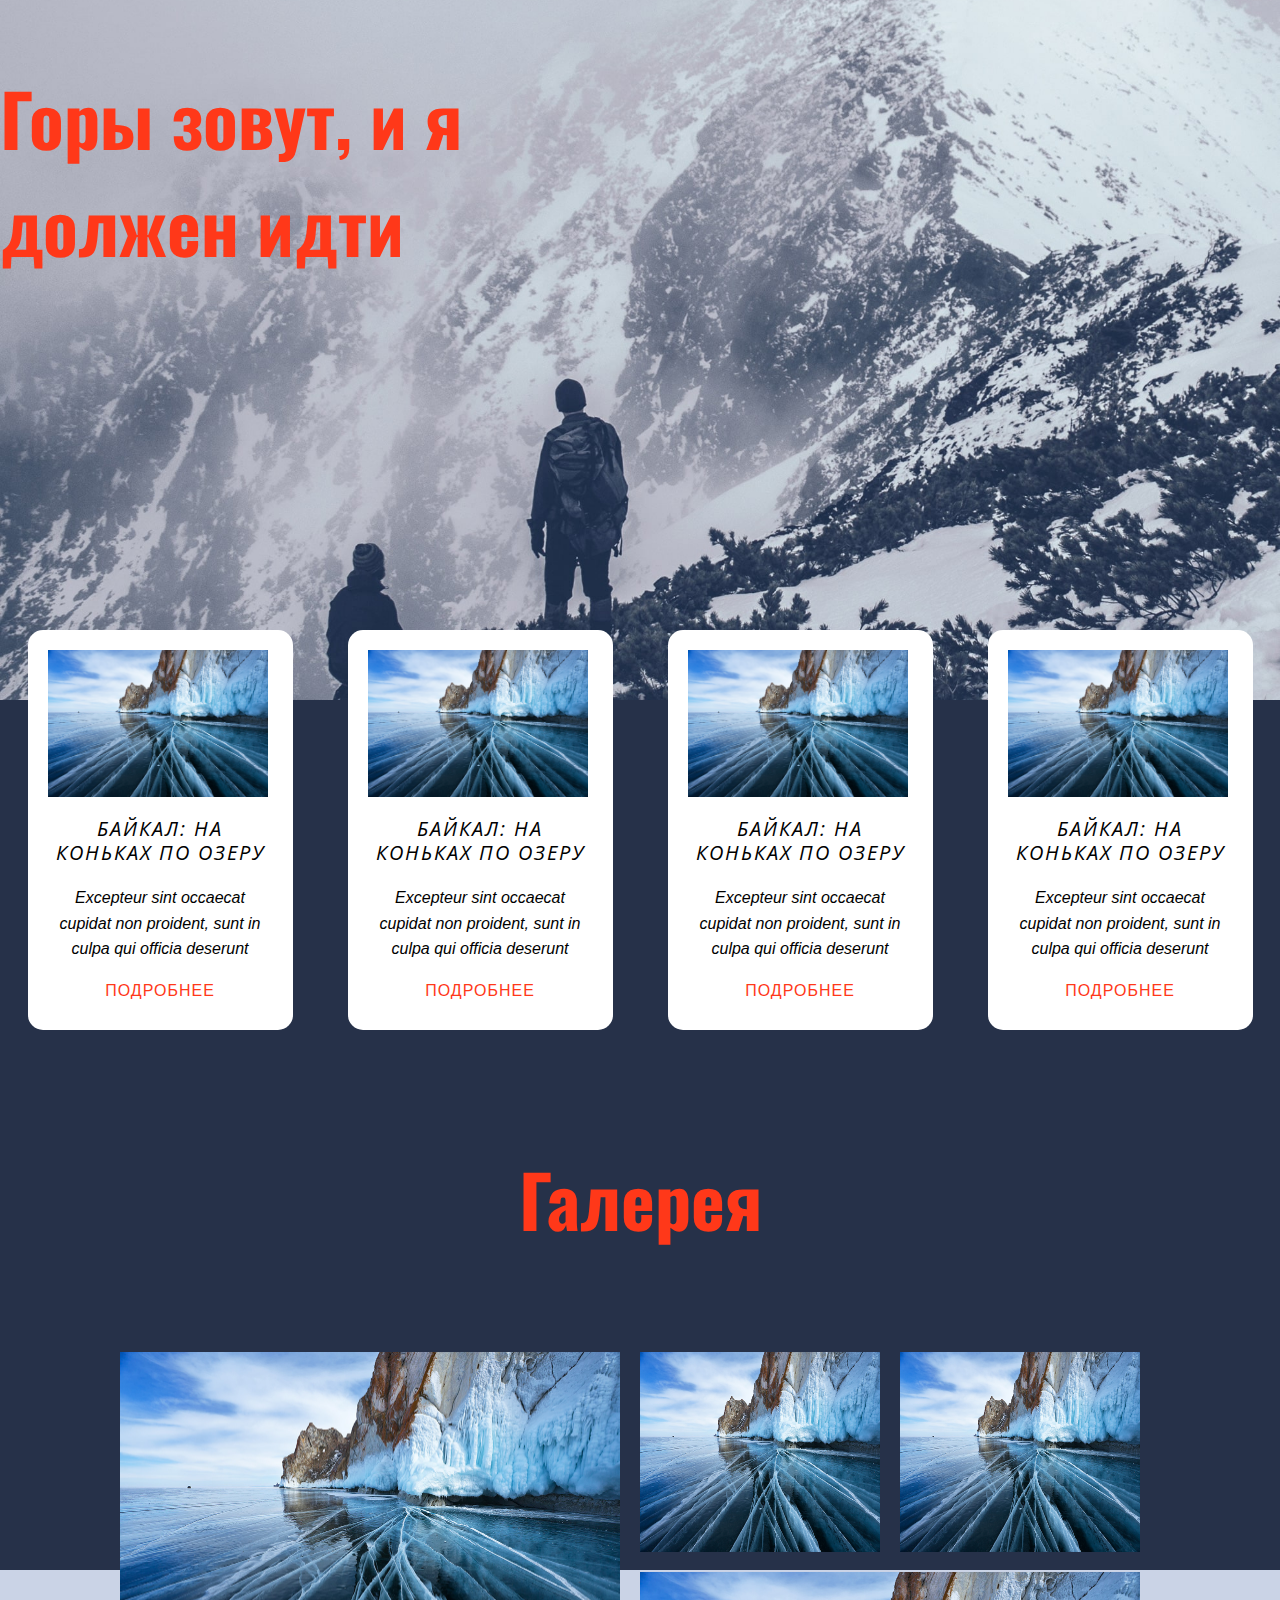
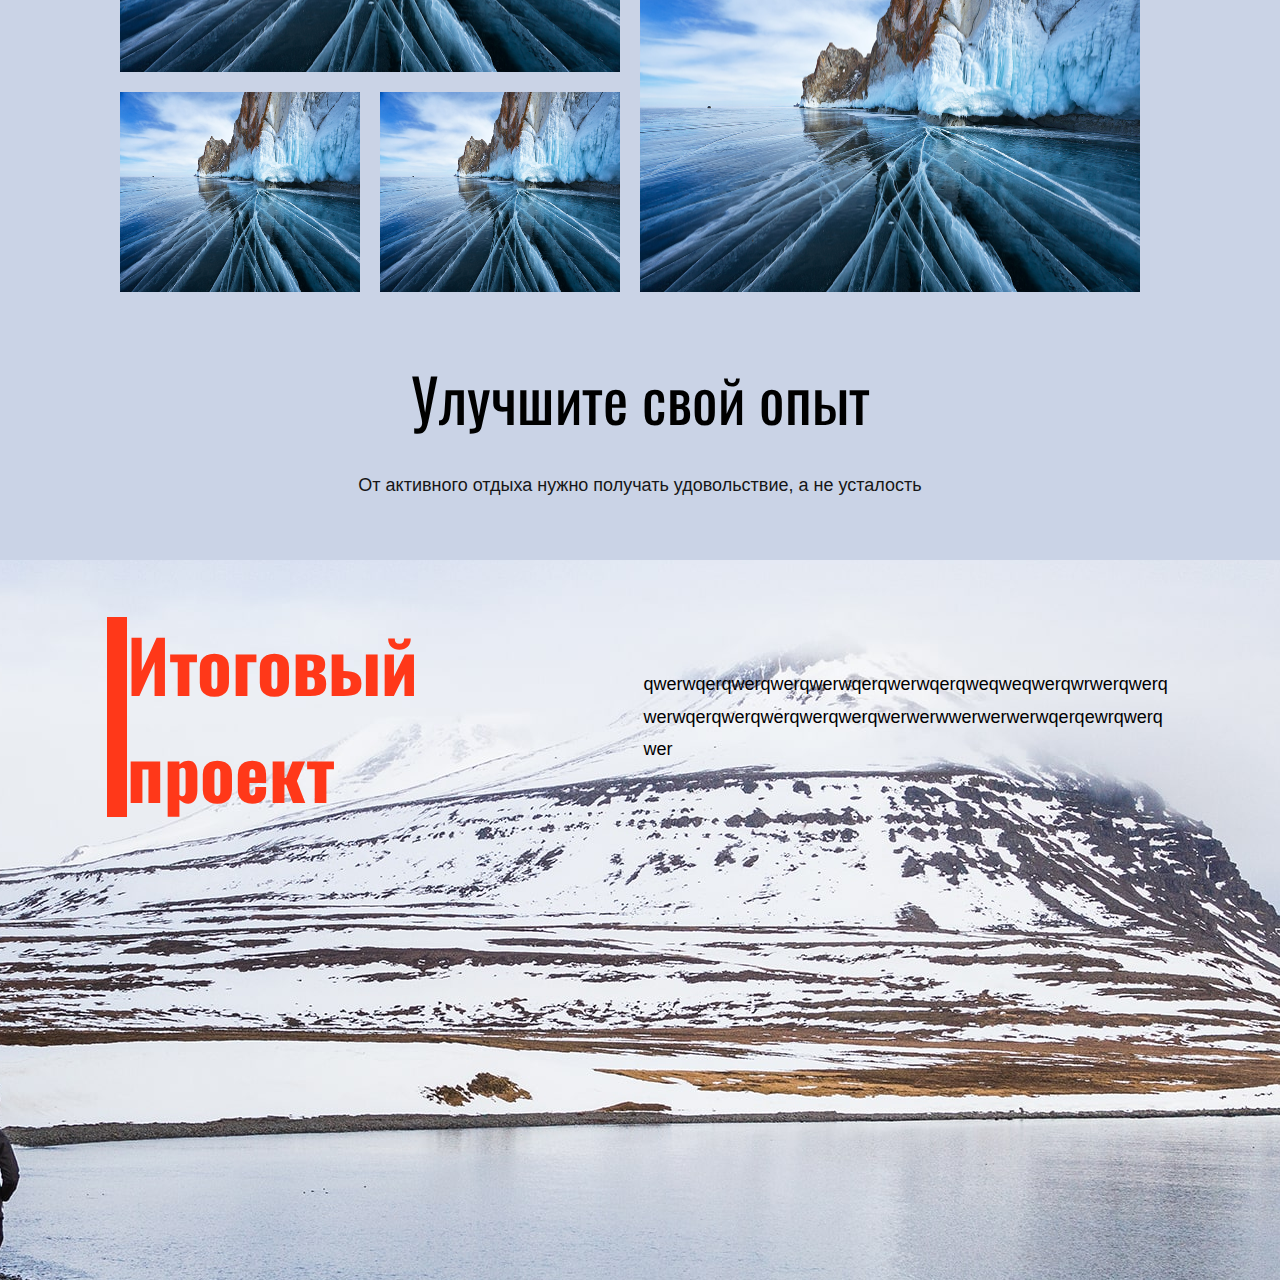
==== index.html @ 89506023 "qwertyu" ====
<!DOCTYPE html>
<html lang="en">
<head>
    <meta charset="UTF-8">
    <meta http-equiv="X-UA-Compatible" content="IE=edge">
    <meta name="viewport" content="width=device-width, initial-scale=1.0">
    <title>Активный отдых</title>
    <link id="u-theme-google-font" rel="stylesheet" href="https://fonts.googleapis.com/css?family=Oswald:200,300,400,500,600,700|Open+Sans:300,300i,400,400i,500,500i,600,600i,700,700i,800,800i">
    <link rel="stylesheet" href="style.css">
</head>
<body>
    <div class="wrapper"> 
        <header class="header">
            <div class="container">
                <div class="header_block_title">
                    <h1 class="header_title">
                        Горы зовут, и я должен идти
                    </h1>
                </div>
            </div>
        </header>
        <main class="main_blue_block ">
            <div class="container">
                <div class="main_four_blocks">
                    <div class="main_four_block">
                        <img class="main_four_block_img" src="images/baikal.jpg" alt="">
                        <h4>Байкал: на коньках по озеру</h4>
                        <p class="main_four_block_text">Excepteur sint occaecat cupidat non proident, sunt in culpa qui officia deserunt</p>
                        <a href="#" class="main_four_block_link">Подробнее</a>
                    </div>
                    <div class="main_four_block">
                        <img class="main_four_block_img" src="images/baikal.jpg" alt="">
                        <h4>Байкал: на коньках по озеру</h4>
                        <p class="main_four_block_text">Excepteur sint occaecat cupidat non proident, sunt in culpa qui officia deserunt</p>
                        <a href="#" class="main_four_block_link">Подробнее</a>
                    </div>
                    <div class="main_four_block">
                        <img class="main_four_block_img" src="images/baikal.jpg" alt="">
                        <h4>Байкал: на коньках по озеру</h4>
                        <p class="main_four_block_text">Excepteur sint occaecat cupidat non proident, sunt in culpa qui officia deserunt</p>
                        <a href="#" class="main_four_block_link">Подробнее</a>
                    </div>
                    <div class="main_four_block">
                        <img class="main_four_block_img" src="images/baikal.jpg" alt="">
                        <h4>Байкал: на коньках по озеру</h4>
                        <p class="main_four_block_text">Excepteur sint occaecat cupidat non proident, sunt in culpa qui officia deserunt</p>
                        <a href="#" class="main_four_block_link">Подробнее</a>
                    </div>
                </div>
            </div>
        </main>
        <main class="main_blue_block">
            <div class="container">
                <h1 class="galerei_title">Галерея</h1>
                <div class="galerei">
                    <img src="images/baikal.jpg" alt="" class="galerei_photo1"  >
                    <img src="images/baikal.jpg" alt="" class="galerei_photo " >
                    <img src="images/baikal.jpg" alt="" class="galerei_photo " >
                    
                </div>
                <div class="galerei">
                    <img src="images/baikal.jpg" alt="" class="galerei_photo2 " >
                    <img src="images/baikal.jpg" alt="" class="galerei_photo2 " >
                    <img class="galerei_photo3" src="images/baikal.jpg" alt=""  >
                </div>
            </div>
        </main>
        <main class="main_grate_block ">
            <div class="container">

            </div>
        </main>
        <main class="main_grate_block " style="margin-top: -60px;">
            <div class="container">
                <div class="ex">
                    <h2 class="title_ex">Улучшите свой опыт</h2>
                    <p class="text_ex">От активного отдыха нужно получать удовольствие, а не усталость</p>
                </div>
            </div>
        </main>
        <section class="about_ass">
            <div class="container">
                <div class="about_ass_block">
                    <div class="vl"></div>
                    <div class="about_ass_block_this_txt">
                        <div class="about_ass_title"><h1 class="header_title">Итоговый проект</h1></div>
                        <div class="about_ass_text"><p class="about_ass_text_txt">qwerwqerqwerqwerqwerwqerqwerwqerqweqweqwerqwrwerqwerqwerwqerqwerqwerqwerqwerqwerwerwwerwerwerwqerqewrqwerqwer</p></div>
                    </div>
                </div>
            </div>
        </section>
    </div> 
</body>
</html>
---- style.css ----
/**Обнуление**/
*,*::before,*::after{
    padding: 0;
    margin: 0;
    border: 0;
    box-sizing: border-box;
}

a{
    text-decoration: none;
    color: black;
}

p {
    display: block;
    margin-block-start: 1em;
    margin-block-end: 1em;
    margin-inline-start: 0px;
    margin-inline-end: 0px;
}


html,body{
    font-family: 'Nunito', sans-serif;
    height: 100%;
}

.wrapper {
    min-height: 100%;
    overflow: hidden;

}

.container {
    min-height: 100%;
    max-width: 1440px;
    margin: 0px auto;
    
}

.header {
    min-height: 100%;
    height: 700px;
    background:url('images/femin.jpg')  center center no-repeat ; 
    -webkit-background-size: cover;
    -moz-background-size: cover;
    -o-background-size: cover;
    background-size: cover;
    background-position: 50% 100%;
}

.header_block_title{
    padding-top: 5%;
    max-width: 700px;
}

h1 {
    font-weight: 700;
    font-size: 4.5rem;
    --animation-custom_in-translate_x: -300px;
    --animation-custom_in-translate_y: 0px;
    --animation-custom_in-opacity: 0;
    --animation-custom_in-rotate: 0deg;
    --animation-custom_in-scale: 1;
    color: #ff3819 !important;
    font-family:Oswald,sans-serif;
}

.main_blue_block {
    background: #263149;
    height: 435px;
}
.main_four_blocks {
    display: flex;
    justify-content: space-around;
}
.main_four_block {
    margin: -70px 0 0 0;
    border-radius: 15px;
    max-width: 265px;
    max-height: 400px;
    background: #fff;
    padding: 20px 20px 30px;
    display: flex;
    flex-direction: column;
    text-align: center;
}

.main_four_block_img{
    height: 170px;
    width: 220px;

}
h4 {
    font-style: italic;
    transition-duration: 0.5s;
    transform: translateX(0px) translateY(0px) scale(1) rotate(0deg);
    margin: 20px 0 0;
    font-size: 1.25rem;
    line-height: 1.2;
    margin-top: 20px;
    text-transform: uppercase;
    letter-spacing: 2px;
    font-family: 'Open Sans',sans-serif;
    font-weight: 400;

}

.main_four_block_text{
    font-style: italic;
    transition-duration: 0.5s;
    transform: translateX(0px) translateY(0px) scale(1) rotate(0deg);
    margin: 20px 0 0;
    line-height: 1.6;
}

.main_four_block_link{
    letter-spacing: 1px;
    text-transform: uppercase;
    font-weight: 500;
    transition-duration: 0.5s;
    transform: translateX(0px) translateY(0px) scale(1) rotate(0deg);
    margin: 5px auto 0;
    padding: 15px 0 0 0;
    border-color: #ff3819 !important;
    color: #ff3819 !important;
    background-color: transparent !important;
}

.main_grate_block{
    background: #cad3e6;
    height: 435px;
}

.galerei_title{
    text-align: center;
    padding: 10px 0 100px 0 ;

}

.galerei {
    width: 1040px;
    height: 700px;
    display: flex;
    gap: 20px;
    margin: 0px auto;
}

.galerei_photo{
    width: 240px; height:200px
}
.galerei_photo1{
    width: 500px; height:320px
}
.galerei_photo2{
    width: 240px; height:200px; margin: -360px 0 0 0;
}
.galerei_photo3{
    width: 500px; height:320px; margin: -480px 0 0 0;
}

.ex {
    margin: 0 auto;
    display: flex;
    flex-direction: column;
    text-align: center;
    align-items: center;
}
.title_ex {
    font-family: Oswald,sans-serif;
    font-size: 3.75rem;
    line-height: 1.1;
    margin-top: 20px;
    margin-bottom: 20px;
    font-weight: 400;
}
.text_ex {
    color: #161616;
    margin-top: 20px;
    margin-bottom: 20px;
    font-size: 1.125rem;
    line-height: 1.6;
}

.vl {
    border-left: 20px solid #ff3819 !important;
    height: 200px;
}

.about_ass {
    margin: -220px 0 0 0;
    background: url('images/gh-min.jpg') center center no-repeat ;
    height: 720px;
}
.about_ass_block {
    padding: 50px 0 0 0;
    display: flex;
    justify-content: center;
    align-items: center;
    max-width: 100%;
}

.about_ass_block_this_txt {
    align-items: center;
    display: flex;
    justify-content: space-between;
    gap: 10%;

}
.about_ass_title {
}
.about_ass_title_txt {
}
.about_ass_text {
    max-width: 530px;
}
.about_ass_text_txt {
    line-height: 1.8;
    margin: 0;
    font-size: 1.125rem;
    word-wrap: break-word;
    position: relative;
}

/**Cетка адаптива**/
@media(max-width: 1080px){
    
    h1 {
        font-size: 3.0rem;
    }
    .header_block_title {
        padding: 5% 0 0 10px;
        max-width: 451px;
    }
    .main_four_block {
        max-width: 199px;
        max-height: 299px;    
    }
    .main_four_block_img {
        height: auto;
        width: 159px;
    }
    h4 {
        text-align: center;
        font-size: 0.95rem;
        margin-top: 9px;
    }
    .main_four_block_text {
        font-size: 0.85rem;
        margin: 2px 0 0;
    }
    .main_four_block_link {
        padding: 0;
        font-size: 0.90rem;
        margin: 0px auto 0;
    }
    .main_blue_block {
        height: 350px;
    }
    .galerei_photo {
        width: 200px;
        height: 150px;
    }
    .galerei_photo1 {
        width: 430px;
        height: 275px;
    }
    .galerei_photo3 {
        width: 430px;
        height: 275px;
        margin: -530px 0 0 0;
    }
    .galerei_photo2 {
        width: 200px;
        height: 150px;
        margin: -405px 0 0 0;
    }
    .galerei {
        width: 0;
        display: flex;
        justify-content: center;
    }
    .container {
        min-height: 100%;
        max-width: 988px;
        margin: 0px auto;
        
    }
}
@media(max-width: 530px){
    .header_title {
        margin: 100px 0 0 0;
        font-size: 2.3rem;
    }
    .main_four_blocks {
        display: flex;
        flex-direction: column;
        justify-content: center;
        /* margin: -200px 0 0 auto; */
        gap: 100px;
    }
    .main_four_block{
        margin-left: 22%;
    }
    .galerei_title {
        text-align: center;
        padding: 929px 0 100px 0;
    }
    .main_grate_block {
        background: #cad3e6;
        height: 750px;
    }
    .ex {
        margin: 506px auto;
        display: flex;
        flex-direction: column;
        text-align: center;
        align-items: center;
    }
    .header_block_title {
        padding: 5% 0 0 10px;
        max-width: 451px;
    }
    .main_four_block {
        max-width: 199px;
        max-height: 299px;    
    }
    .main_four_block_img {
        height: auto;
        width: 159px;
    }
    h4 {
        text-align: center;
        font-size: 0.95rem;
        margin-top: 9px;
    }
    .main_four_block_text {
        font-size: 0.85rem;
        margin: 2px 0 0;
    }
    .main_four_block_link {
        padding: 0;
        font-size: 0.90rem;
        margin: 0px auto 0;
    }
    .main_blue_block {
        height: 350px;
    }
    .galerei_photo {
        width: 200px;
        height: 150px;
    }
    .galerei_photo1 {
        width: 430px;
        height: 275px;
    }
    .galerei_photo3 {
        width: 430px;
        height: 275px;
        margin: -530px 0 0 0;
    }
    .galerei_photo2 {
        width: 200px;
        height: 150px;
        margin: -405px 0 0 0;
    }
    .galerei {
        width: 0;
        display: flex;
        justify-content: center;
    }
    .container {
        min-height: 100%;
        max-width: 988px;
        margin: 0px auto;
        
    }
}
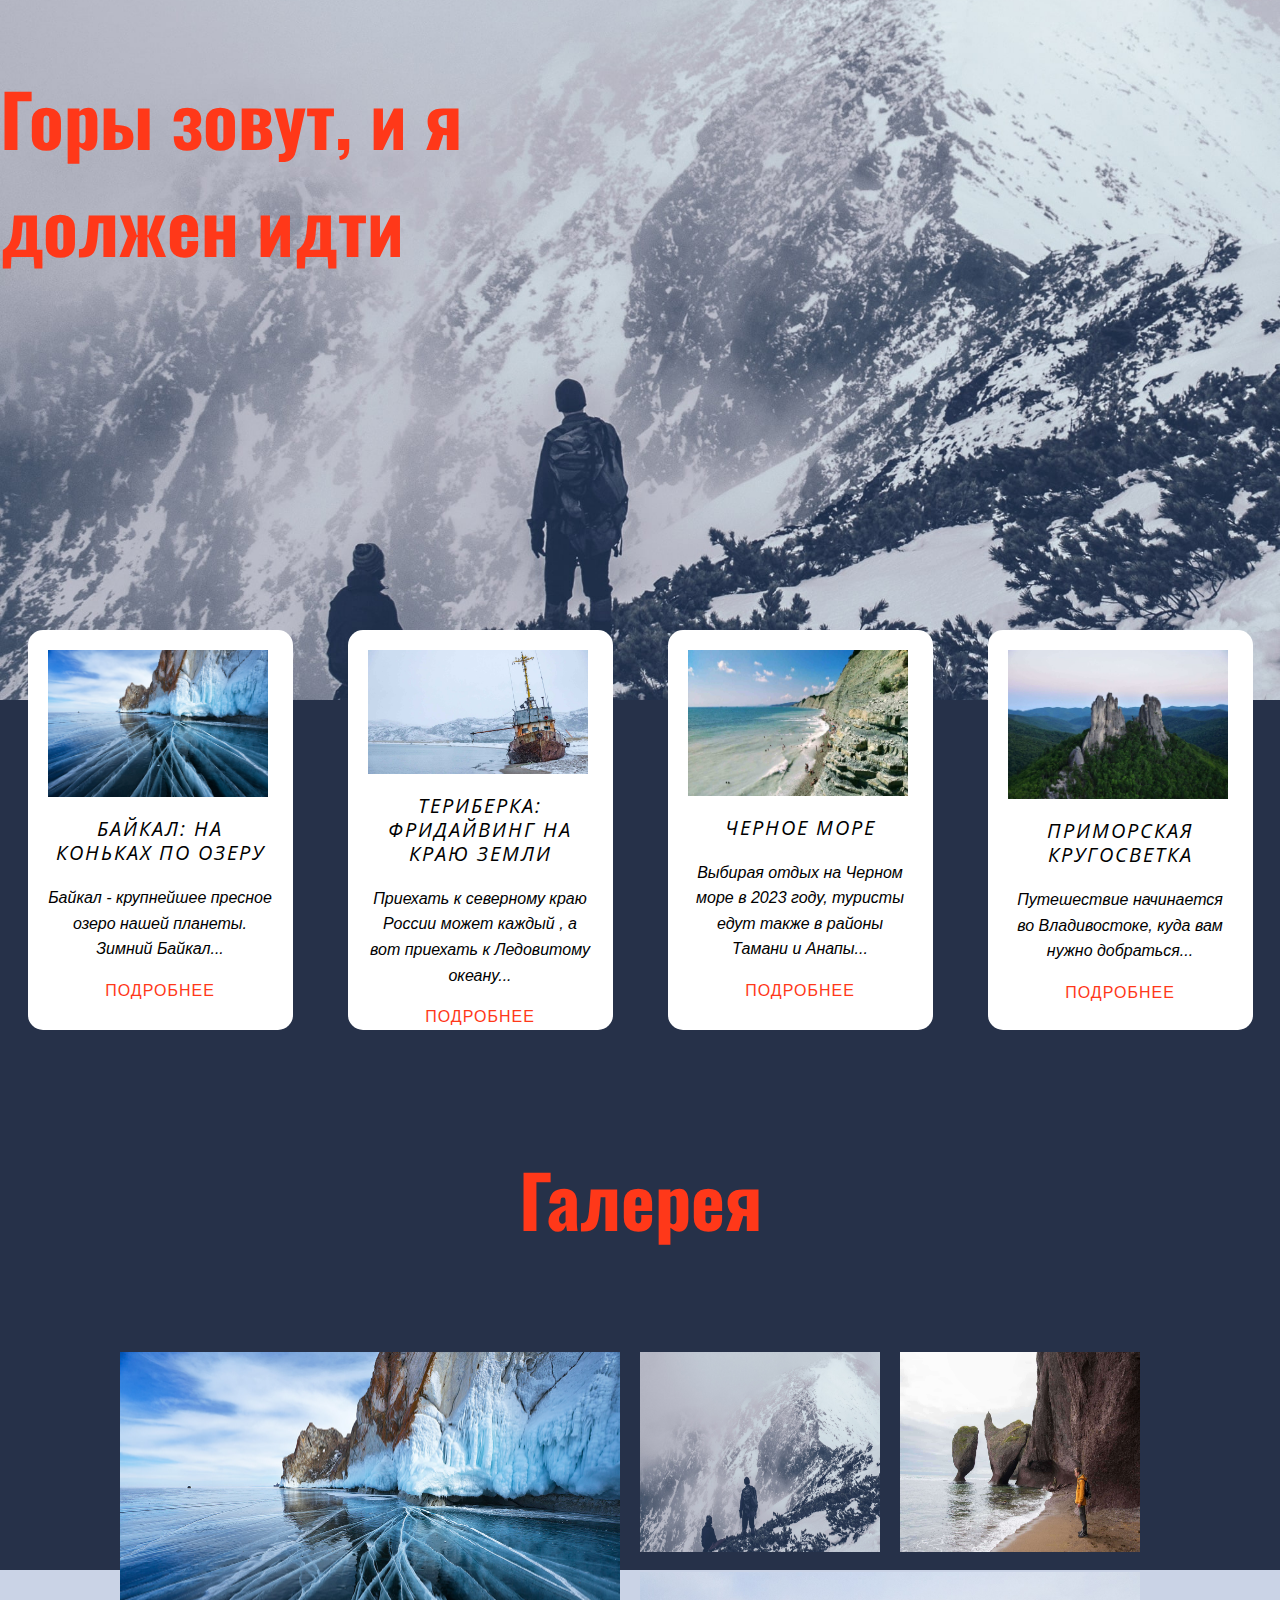
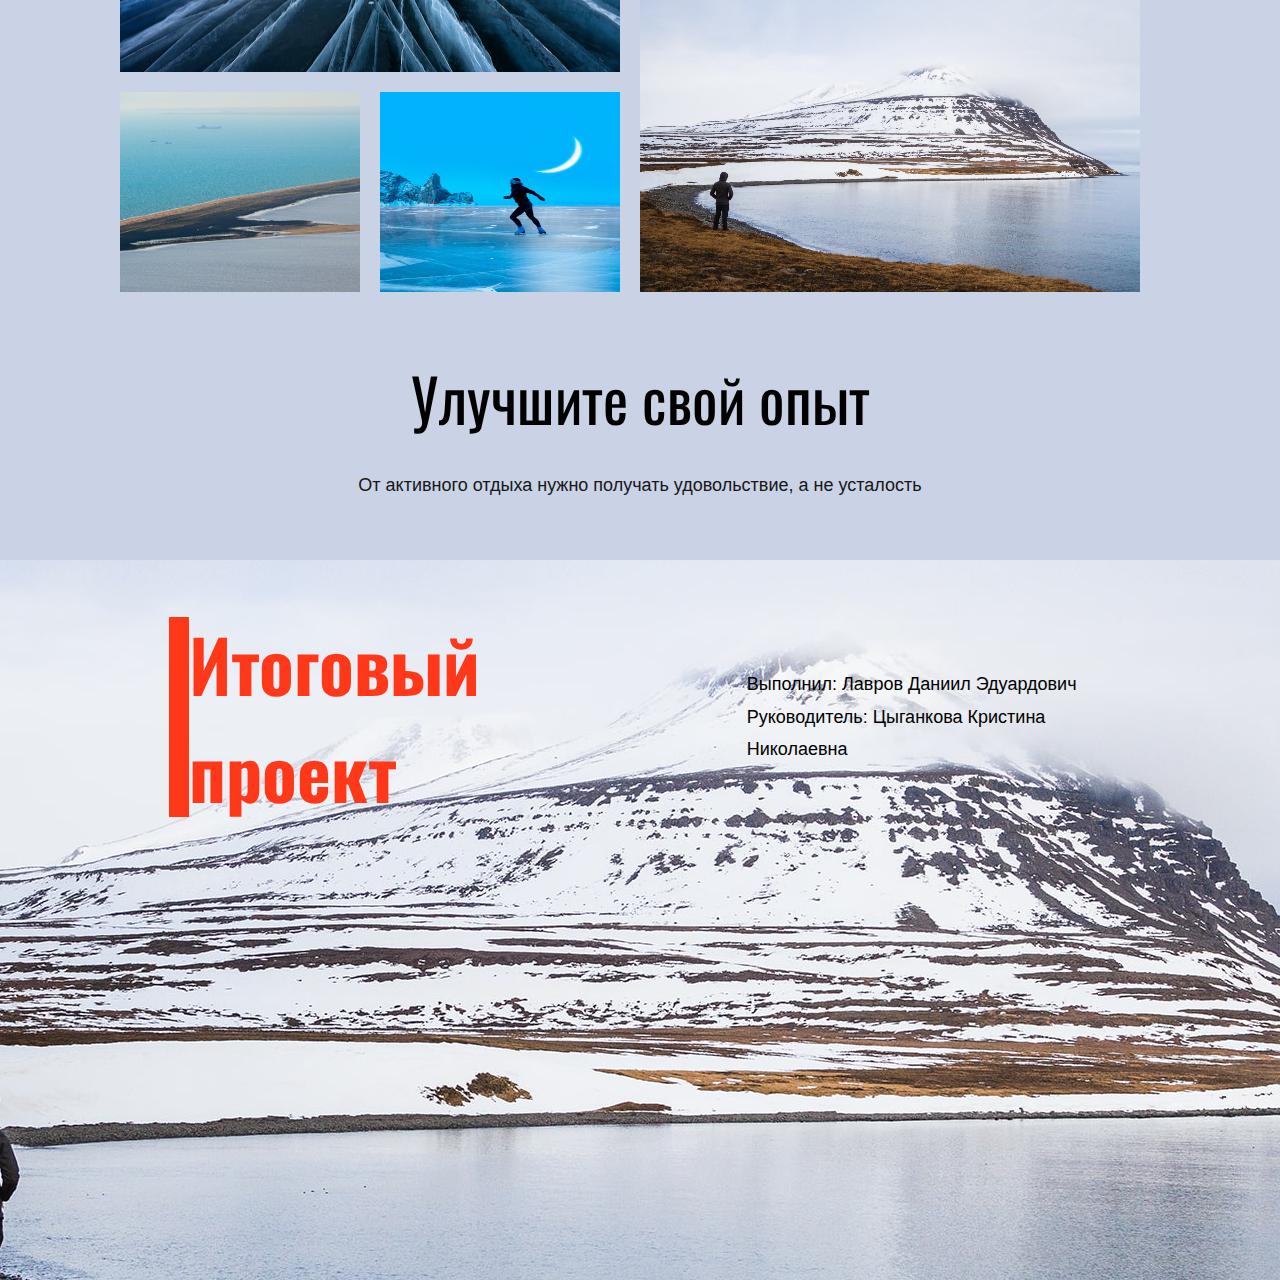
==== commit 5be41e49: "qwerrty" ====
--- a/index.html
+++ b/index.html
@@ -5,6 +5,7 @@
     <meta http-equiv="X-UA-Compatible" content="IE=edge">
     <meta name="viewport" content="width=device-width, initial-scale=1.0">
     <title>Активный отдых</title>
+    <link id="u-page-google-font" rel="stylesheet" href="https://fonts.googleapis.com/css?family=Montserrat:100,100i,200,200i,300,300i,400,400i,500,500i,600,600i,700,700i,800,800i,900,900i|Arimo:400,400i,500,500i,600,600i,700,700i">
     <link id="u-theme-google-font" rel="stylesheet" href="https://fonts.googleapis.com/css?family=Oswald:200,300,400,500,600,700|Open+Sans:300,300i,400,400i,500,500i,600,600i,700,700i,800,800i">
     <link rel="stylesheet" href="style.css">
 </head>
@@ -25,26 +26,26 @@
                     <div class="main_four_block">
                         <img class="main_four_block_img" src="images/baikal.jpg" alt="">
                         <h4>Байкал: на коньках по озеру</h4>
-                        <p class="main_four_block_text">Excepteur sint occaecat cupidat non proident, sunt in culpa qui officia deserunt</p>
-                        <a href="#" class="main_four_block_link">Подробнее</a>
+                        <p class="main_four_block_text">Байкал - крупнейшее пресное озеро нашей планеты. Зимний Байкал...</p>
+                        <a href="baical.html" class="main_four_block_link">Подробнее</a>
                     </div>
                     <div class="main_four_block">
-                        <img class="main_four_block_img" src="images/baikal.jpg" alt="">
-                        <h4>Байкал: на коньках по озеру</h4>
-                        <p class="main_four_block_text">Excepteur sint occaecat cupidat non proident, sunt in culpa qui officia deserunt</p>
-                        <a href="#" class="main_four_block_link">Подробнее</a>
+                        <img class="main_four_block_img" src="images/otd-vmarte-teriberka-2048-1660x934.jpg" alt="">
+                        <h4>Териберка: фридайвинг на краю земли</h4>
+                        <p class="main_four_block_text">Приехать к северному краю России может каждый , а вот приехать к Ледовитому океану...</p>
+                        <a href="old-sheep.html" class="main_four_block_link">Подробнее</a>
                     </div>
                     <div class="main_four_block">
-                        <img class="main_four_block_img" src="images/baikal.jpg" alt="">
-                        <h4>Байкал: на коньках по озеру</h4>
-                        <p class="main_four_block_text">Excepteur sint occaecat cupidat non proident, sunt in culpa qui officia deserunt</p>
-                        <a href="#" class="main_four_block_link">Подробнее</a>
+                        <img class="main_four_block_img" src="images/otdyh-na-chernom-more-1200x650.jpg" alt="">
+                        <h4>ЧЕРНОЕ МОРЕ</h4>
+                        <p class="main_four_block_text">Выбирая отдых на Черном море в 2023 году, туристы едут также в районы Тамани и Анапы...</p>
+                        <a href="black-sea.html" class="main_four_block_link">Подробнее</a>
                     </div>
                     <div class="main_four_block">
-                        <img class="main_four_block_img" src="images/baikal.jpg" alt="">
-                        <h4>Байкал: на коньках по озеру</h4>
-                        <p class="main_four_block_text">Excepteur sint occaecat cupidat non proident, sunt in culpa qui officia deserunt</p>
-                        <a href="#" class="main_four_block_link">Подробнее</a>
+                        <img class="main_four_block_img" src="images/trekking-v-primorje-2020 (24)_1573819341.jpg" alt="">
+                        <h4>Приморская кругосветка</h4>
+                        <p class="main_four_block_text">Путешествие начинается во Владивостоке, куда вам нужно добраться...</p>
+                        <a href="qwerty.html" class="main_four_block_link">Подробнее</a>
                     </div>
                 </div>
             </div>
@@ -54,14 +55,14 @@
                 <h1 class="galerei_title">Галерея</h1>
                 <div class="galerei">
                     <img src="images/baikal.jpg" alt="" class="galerei_photo1"  >
-                    <img src="images/baikal.jpg" alt="" class="galerei_photo " >
-                    <img src="images/baikal.jpg" alt="" class="galerei_photo " >
+                    <img src="images/femin.jpg" alt="" class="galerei_photo " >
+                    <img src="images/trekking-v-primorje-2019 (25)_1556104017_1573819225.jpg" alt="" class="galerei_photo " >
                     
                 </div>
                 <div class="galerei">
-                    <img src="images/baikal.jpg" alt="" class="galerei_photo2 " >
-                    <img src="images/baikal.jpg" alt="" class="galerei_photo2 " >
-                    <img class="galerei_photo3" src="images/baikal.jpg" alt=""  >
+                    <img src="images/835171747.jpg" alt="" class="galerei_photo2 " >
+                    <img src="images/edb95fbd-02f2-4684-a13d-1d2b1edb4740.jpeg" alt="" class="galerei_photo2 " >
+                    <img class="galerei_photo3" src="images/gh-min.jpg" alt=""  >
                 </div>
             </div>
         </main>
@@ -84,7 +85,9 @@
                     <div class="vl"></div>
                     <div class="about_ass_block_this_txt">
                         <div class="about_ass_title"><h1 class="header_title">Итоговый проект</h1></div>
-                        <div class="about_ass_text"><p class="about_ass_text_txt">qwerwqerqwerqwerqwerwqerqwerwqerqweqweqwerqwrwerqwerqwerwqerqwerqwerqwerqwerqwerwerwwerwerwerwqerqewrqwerqwer</p></div>
+                        <div class="about_ass_text"><p class="about_ass_text_txt">Выполнил: Лавров Даниил Эдуардович<br>
+                            Руководитель: Цыганкова Кристина Николаевна
+                            </p></div>
                     </div>
                 </div>
             </div>
--- a/style.css
+++ b/style.css
@@ -222,6 +222,91 @@
     position: relative;
 }
 
+
+.block_img{
+    margin: 3% 0 0 0;
+    display: flex;
+    justify-content: center;
+    gap: 20px;
+}
+
+.block_big_img {
+}
+.big_img {
+    width: 455px;
+    height: 700px;
+}
+
+.block_images {
+    display: flex;
+    flex-direction: column;
+    gap: 20px;
+}
+
+.two_block_img {
+    display: flex;
+    justify-content: center;
+    gap: 20px;
+}
+
+.two_img {
+    width: 224px;
+    height: 280px;
+}
+
+.block_images_this_text{
+    border: #aad9ce solid 12px;
+    width: 467px;
+    height: 383px;
+}
+
+.block_images_this_text_title {
+    width: 363px;
+    margin: 0 auto;
+}
+.block_images_this_text_title_title {
+    line-height: 1.2;
+    font-size: 1.875rem;
+    margin-top: 8px;
+    margin-bottom: 15px;
+    text-transform: uppercase;
+    font-family: Montserrat,sans-serif;
+    font-weight: 400;
+    letter-spacing: 2px;
+}
+.block_images_this_text_text {
+    font-style: italic;
+    margin-top: 15px;
+    font-size: 1.125rem;
+    margin-bottom: 0;
+    font-weight: 400;
+    line-height: 1.8;
+    /* font-size: 1rem; */
+    margin-top: 15px;
+    margin-bottom: 20px;
+    font-family: Arimo;
+}
+
+.back{
+    display: flex;
+    justify-content: center;
+    margin-bottom: 20px;
+}
+
+.back_link{
+    font-size: 32px;
+    letter-spacing: 1px;
+    text-transform: uppercase;
+    font-weight: 500;
+    transition-duration: 0.5s;
+    transform: translateX(0px) translateY(0px) scale(1) rotate(0deg);
+    margin: 5px auto 0;
+    padding: 15px 0 0 0;
+    border-color: #ff3819 !important;
+    color: #ff3819 !important;
+    background-color: transparent !important;
+}
+
 /**Cетка адаптива**/
 @media(max-width: 1080px){
     
@@ -311,7 +396,7 @@
         height: 750px;
     }
     .ex {
-        margin: 506px auto;
+        margin: 1315px auto;
         display: flex;
         flex-direction: column;
         text-align: center;
@@ -347,27 +432,29 @@
         height: 350px;
     }
     .galerei_photo {
-        width: 200px;
-        height: 150px;
+        width: 300px;
+        height: 190px;
     }
     .galerei_photo1 {
-        width: 430px;
-        height: 275px;
+        width: 300px;
+        height: 190px;
     }
     .galerei_photo3 {
-        width: 430px;
-        height: 275px;
-        margin: -530px 0 0 0;
+        width: 300px;
+        height: 190px;
+        margin: -645px 0 0 0;
     }
     .galerei_photo2 {
-        width: 200px;
-        height: 150px;
-        margin: -405px 0 0 0;
+        width: 300px;
+        height: 190px;
+        margin: 5px 0 0 0;
     }
     .galerei {
-        width: 0;
+        height: 533px;
+        width: 298px;;
         display: flex;
         justify-content: center;
+        flex-direction: column;
     }
     .container {
         min-height: 100%;
@@ -375,4 +462,67 @@
         margin: 0px auto;
         
     }
-}
+    .about_ass_block_this_txt{
+        flex-direction: column;
+    }
+    .about_ass_text {
+        max-width: 326px;
+    }
+    .about_ass {
+        margin: -418px 0 0 0;
+        background-position: 14.26% 50%;
+    }
+    .vl {
+        margin-top: 121px;
+    }
+    .about_ass_block {
+        margin: -100px 0 0 0;
+        padding: 0 0 0 0;
+        display: flex;
+        justify-content: center;
+        align-items: center;
+        max-width: 100%;
+    }
+
+    .block_big_img {
+        display: flex;
+        text-align: center;
+        align-items: center;
+        justify-content: center;
+    }
+
+    .big_img {
+        max-width: 275px;
+        max-height: 406px;
+    }
+
+    .two_img {
+        margin: 0 auto;
+        max-width: 275px;
+        max-height: 406px;
+    }
+
+    .block_img{
+        flex-direction: column;
+    }
+
+    .two_block_img {
+        flex-direction: column;
+    }
+
+    .block_images_this_text{
+        margin: 0 auto;
+        width: 305px;
+        max-height: 1000px ;
+        height: auto;
+    }
+
+    .block_images_this_text_title {
+        width: 280px;
+        height: auto;
+        max-height: 1000px ;
+        margin: 0 auto;
+        padding-left: 8px;
+    }
+   
+}
